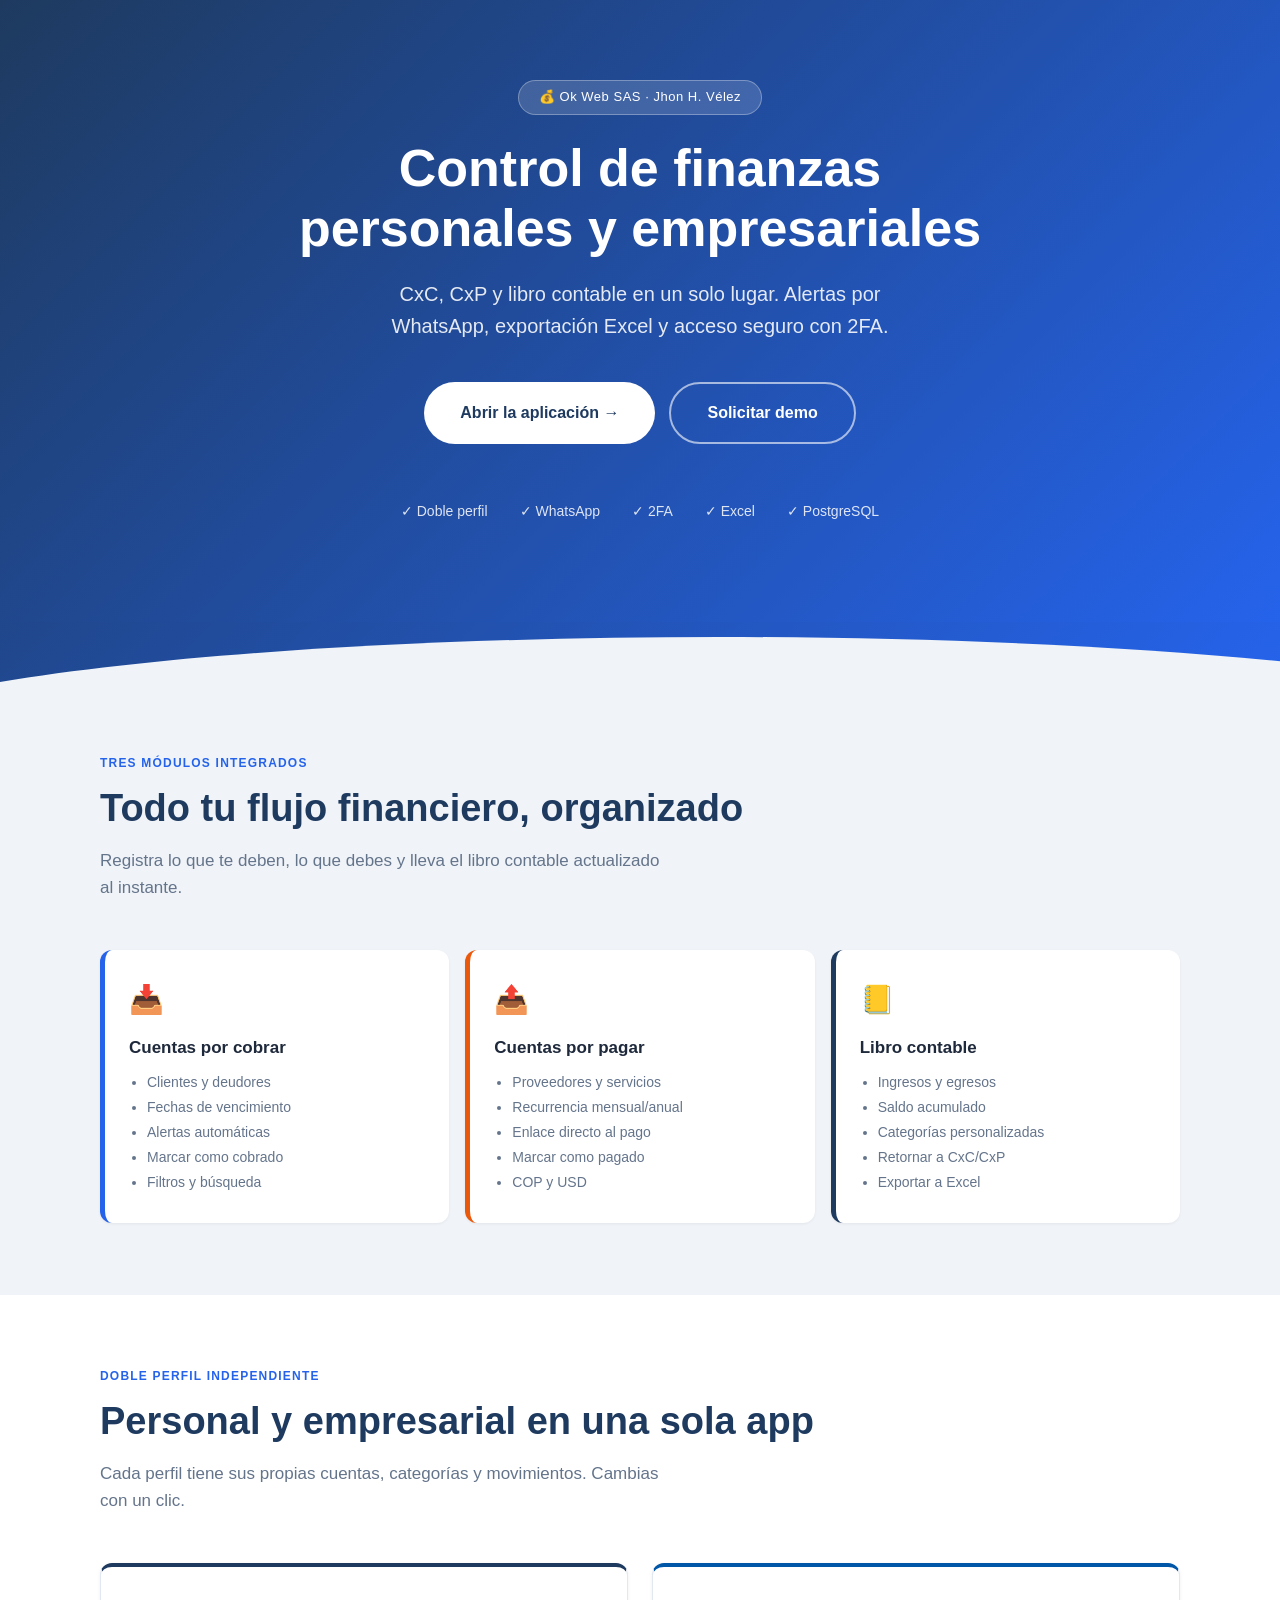
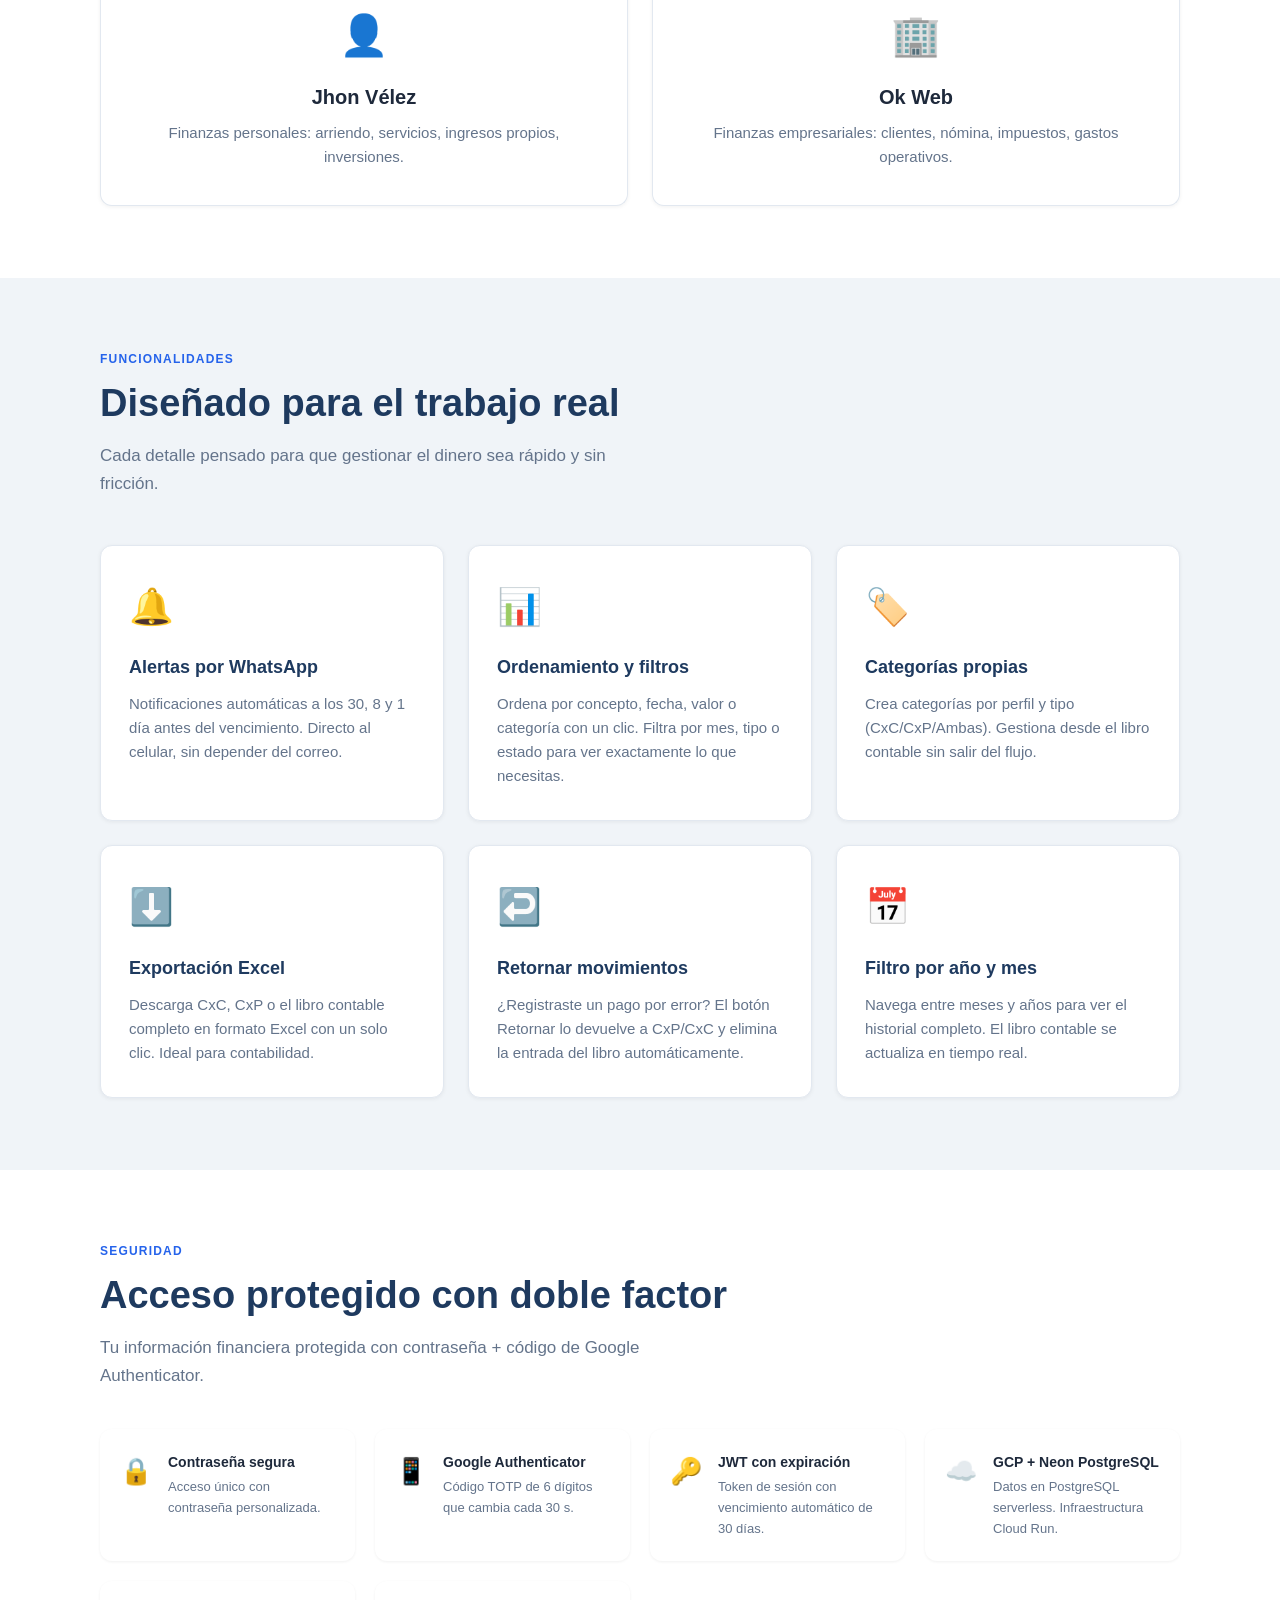
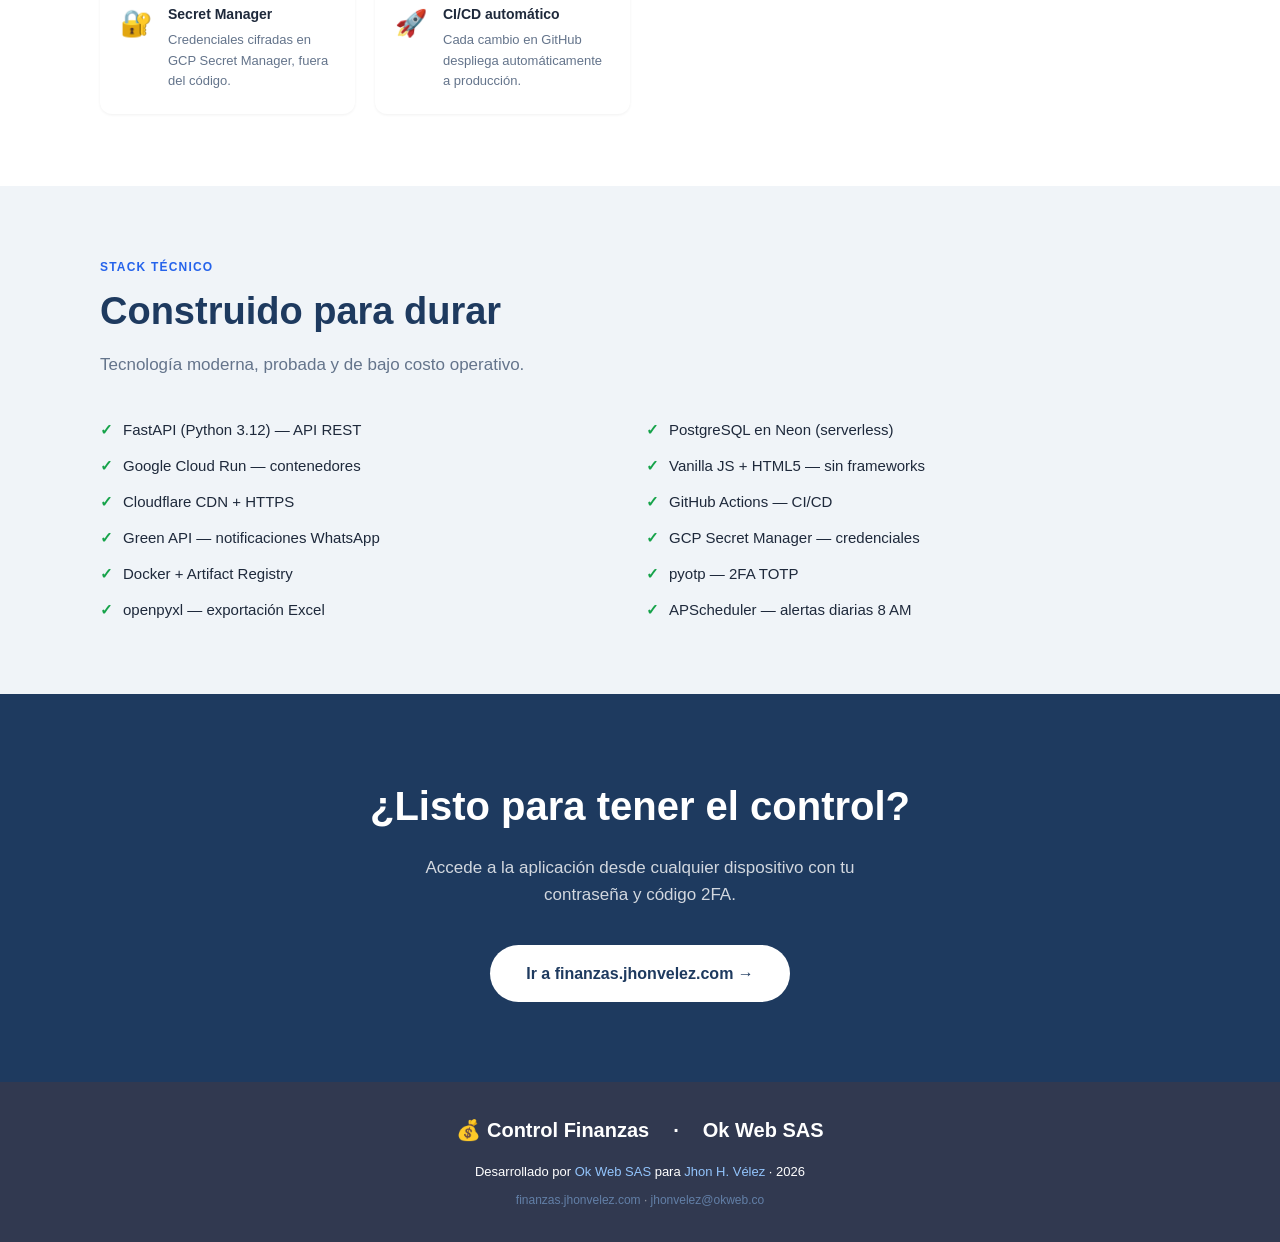
==== landing/index.html @ 96258583 "feat: landing page de producto en /landing" ====
<!DOCTYPE html>
<html lang="es">
<head>
  <meta charset="UTF-8">
  <meta name="viewport" content="width=device-width, initial-scale=1.0">
  <title>Control de finanzas personales y empresariales · Ok Web</title>
  <meta name="description" content="Gestiona tus cuentas por cobrar, por pagar y libro contable en un solo lugar. Desarrollado por Ok Web SAS para Jhon H. Vélez.">
  <link rel="icon" href="data:image/svg+xml,<svg xmlns=%22http://www.w3.org/2000/svg%22 viewBox=%220 0 100 100%22><text y=%22.9em%22 font-size=%2290%22>💰</text></svg>">
  <style>
    *, *::before, *::after { box-sizing: border-box; margin: 0; padding: 0; }
    :root {
      --azul:    #1e3a5f;
      --ok:      #0057a8;
      --acento:  #2563eb;
      --verde:   #16a34a;
      --naranja: #ea580c;
      --bg:      #f0f4f8;
      --card:    #ffffff;
      --text:    #1e293b;
      --muted:   #64748b;
      --border:  #e2e8f0;
      --radius:  12px;
    }
    body {
      font-family: -apple-system, BlinkMacSystemFont, 'Segoe UI', sans-serif;
      color: var(--text); background: var(--bg); font-size: 16px; line-height: 1.6;
    }
    a { color: inherit; text-decoration: none; }

    /* ── HERO ── */
    .hero {
      background: linear-gradient(135deg, var(--azul) 0%, var(--acento) 100%);
      color: #fff; padding: 80px 24px 100px; text-align: center;
    }
    .hero-tag {
      display: inline-block; background: rgba(255,255,255,.15);
      border: 1px solid rgba(255,255,255,.3); border-radius: 24px;
      padding: 6px 20px; font-size: 13px; font-weight: 500; margin-bottom: 24px;
      letter-spacing: .04em;
    }
    .hero h1 {
      font-size: clamp(28px, 5vw, 52px); font-weight: 800; line-height: 1.15;
      max-width: 760px; margin: 0 auto 20px;
    }
    .hero p {
      font-size: clamp(15px, 2.5vw, 20px); opacity: .88;
      max-width: 560px; margin: 0 auto 40px;
    }
    .cta-group { display: flex; gap: 14px; justify-content: center; flex-wrap: wrap; }
    .btn-cta {
      display: inline-flex; align-items: center; gap: 8px;
      padding: 16px 36px; border-radius: 50px; font-size: 16px; font-weight: 700;
      transition: transform .2s, opacity .2s; cursor: pointer; border: none;
    }
    .btn-cta:hover { transform: translateY(-2px); opacity: .92; }
    .btn-primary-cta { background: #fff; color: var(--azul); }
    .btn-outline-cta { background: transparent; color: #fff; border: 2px solid rgba(255,255,255,.6); }
    .hero-badge {
      margin-top: 56px; display: flex; justify-content: center; gap: 32px; flex-wrap: wrap;
    }
    .hero-badge span {
      display: flex; align-items: center; gap: 8px; font-size: 14px; opacity: .85;
    }

    /* ── WAVE ── */
    .wave { background: linear-gradient(135deg, var(--azul) 0%, var(--acento) 100%); }
    .wave svg { display: block; }

    /* ── SECCIÓN ── */
    section { padding: 72px 24px; }
    .container { max-width: 1080px; margin: 0 auto; }
    .section-label {
      font-size: 12px; font-weight: 700; letter-spacing: .1em; color: var(--acento);
      text-transform: uppercase; margin-bottom: 12px;
    }
    .section-title {
      font-size: clamp(24px, 4vw, 38px); font-weight: 800; color: var(--azul);
      margin-bottom: 16px; line-height: 1.2;
    }
    .section-sub { font-size: 17px; color: var(--muted); max-width: 560px; }

    /* ── TARJETAS ── */
    .cards { display: grid; grid-template-columns: repeat(auto-fill, minmax(280px, 1fr)); gap: 24px; margin-top: 48px; }
    .card {
      background: var(--card); border-radius: var(--radius); padding: 32px 28px;
      box-shadow: 0 1px 4px rgba(0,0,0,.06); border: 1px solid var(--border);
      transition: box-shadow .2s, transform .2s;
    }
    .card:hover { box-shadow: 0 8px 24px rgba(0,0,0,.1); transform: translateY(-3px); }
    .card-icon { font-size: 36px; margin-bottom: 18px; }
    .card h3 { font-size: 18px; font-weight: 700; color: var(--azul); margin-bottom: 10px; }
    .card p { font-size: 15px; color: var(--muted); line-height: 1.6; }

    /* ── MÓDULOS ── */
    .modulos { display: grid; grid-template-columns: repeat(3,1fr); gap: 16px; margin-top: 48px; }
    @media (max-width: 640px) { .modulos { grid-template-columns: 1fr; } }
    .modulo {
      background: var(--card); border-radius: var(--radius); padding: 28px 24px;
      border-left: 5px solid var(--border); box-shadow: 0 1px 3px rgba(0,0,0,.06);
    }
    .modulo.cxc { border-color: #2563eb; }
    .modulo.cxp { border-color: var(--naranja); }
    .modulo.libro { border-color: var(--azul); }
    .modulo-icon { font-size: 28px; margin-bottom: 12px; }
    .modulo h3 { font-size: 17px; font-weight: 700; margin-bottom: 8px; }
    .modulo ul { padding-left: 18px; color: var(--muted); font-size: 14px; line-height: 1.8; }

    /* ── LISTA CHECK ── */
    .check-list { list-style: none; margin-top: 28px; display: grid; grid-template-columns: 1fr 1fr; gap: 12px; }
    @media (max-width: 560px) { .check-list { grid-template-columns: 1fr; } }
    .check-list li {
      display: flex; align-items: flex-start; gap: 10px;
      font-size: 15px; color: var(--text);
    }
    .check-list li::before { content: '✓'; color: var(--verde); font-weight: 800; flex-shrink: 0; }

    /* ── PERFIL ── */
    .perfiles { display: grid; grid-template-columns: 1fr 1fr; gap: 24px; margin-top: 48px; }
    @media (max-width: 640px) { .perfiles { grid-template-columns: 1fr; } }
    .perfil-card {
      background: var(--card); border-radius: var(--radius); padding: 36px 28px;
      text-align: center; box-shadow: 0 1px 4px rgba(0,0,0,.06); border: 1px solid var(--border);
    }
    .perfil-card .perfil-icon { font-size: 40px; margin-bottom: 14px; }
    .perfil-card h3 { font-size: 20px; font-weight: 800; margin-bottom: 8px; }
    .perfil-card p { color: var(--muted); font-size: 15px; }
    .perfil-personal { border-top: 4px solid var(--azul); }
    .perfil-laboral  { border-top: 4px solid var(--ok); }

    /* ── SEGURIDAD ── */
    .seg-grid { display: grid; grid-template-columns: repeat(auto-fill, minmax(220px, 1fr)); gap: 20px; margin-top: 40px; }
    .seg-item {
      display: flex; gap: 16px; align-items: flex-start;
      background: var(--card); border-radius: var(--radius); padding: 22px 20px;
      box-shadow: 0 1px 3px rgba(0,0,0,.06);
    }
    .seg-item .icon { font-size: 26px; flex-shrink: 0; }
    .seg-item h4 { font-size: 14px; font-weight: 700; margin-bottom: 4px; }
    .seg-item p { font-size: 13px; color: var(--muted); }

    /* ── DARK CTA ── */
    .dark-cta {
      background: var(--azul); color: #fff; text-align: center;
      padding: 80px 24px;
    }
    .dark-cta h2 { font-size: clamp(24px,4vw,40px); font-weight: 800; margin-bottom: 16px; }
    .dark-cta p { font-size: 17px; opacity: .8; max-width: 480px; margin: 0 auto 36px; }

    /* ── FOOTER ── */
    footer {
      background: #313950; color: #fff; padding: 32px 24px;
      text-align: center; font-size: 13px;
    }
    footer a { color: #93c5fd; }
    footer a:hover { text-decoration: underline; }
    .footer-logos { display: flex; justify-content: center; align-items: center; gap: 24px; flex-wrap: wrap; margin-bottom: 16px; }
    .footer-logos span { font-size: 20px; font-weight: 700; }

    /* ── RESPONSIVE ── */
    @media (max-width: 768px) {
      .hero { padding: 60px 20px 80px; }
      section { padding: 56px 20px; }
      .cards { grid-template-columns: 1fr; }
    }
  </style>
</head>
<body>

<!-- HERO -->
<div class="wave">
  <section class="hero">
    <div class="hero-tag">💰 Ok Web SAS · Jhon H. Vélez</div>
    <h1>Control de finanzas personales y empresariales</h1>
    <p>CxC, CxP y libro contable en un solo lugar. Alertas por WhatsApp, exportación Excel y acceso seguro con 2FA.</p>
    <div class="cta-group">
      <a href="https://finanzas.jhonvelez.com" target="_blank" class="btn-cta btn-primary-cta">
        Abrir la aplicación →
      </a>
      <a href="mailto:jhonvelez@okweb.co" class="btn-cta btn-outline-cta">
        Solicitar demo
      </a>
    </div>
    <div class="hero-badge">
      <span>✓ Doble perfil</span>
      <span>✓ WhatsApp</span>
      <span>✓ 2FA</span>
      <span>✓ Excel</span>
      <span>✓ PostgreSQL</span>
    </div>
  </section>
  <svg viewBox="0 0 1440 60" preserveAspectRatio="none" height="60">
    <path fill="#f0f4f8" d="M0,60 C360,0 1080,0 1440,60 L1440,60 L0,60 Z"/>
  </svg>
</div>

<!-- MÓDULOS -->
<section style="background:var(--bg)">
  <div class="container">
    <div class="section-label">Tres módulos integrados</div>
    <h2 class="section-title">Todo tu flujo financiero, organizado</h2>
    <p class="section-sub">Registra lo que te deben, lo que debes y lleva el libro contable actualizado al instante.</p>
    <div class="modulos">
      <div class="modulo cxc">
        <div class="modulo-icon">📥</div>
        <h3>Cuentas por cobrar</h3>
        <ul>
          <li>Clientes y deudores</li>
          <li>Fechas de vencimiento</li>
          <li>Alertas automáticas</li>
          <li>Marcar como cobrado</li>
          <li>Filtros y búsqueda</li>
        </ul>
      </div>
      <div class="modulo cxp">
        <div class="modulo-icon">📤</div>
        <h3>Cuentas por pagar</h3>
        <ul>
          <li>Proveedores y servicios</li>
          <li>Recurrencia mensual/anual</li>
          <li>Enlace directo al pago</li>
          <li>Marcar como pagado</li>
          <li>COP y USD</li>
        </ul>
      </div>
      <div class="modulo libro">
        <div class="modulo-icon">📒</div>
        <h3>Libro contable</h3>
        <ul>
          <li>Ingresos y egresos</li>
          <li>Saldo acumulado</li>
          <li>Categorías personalizadas</li>
          <li>Retornar a CxC/CxP</li>
          <li>Exportar a Excel</li>
        </ul>
      </div>
    </div>
  </div>
</section>

<!-- PERFILES -->
<section style="background:var(--card)">
  <div class="container">
    <div class="section-label">Doble perfil independiente</div>
    <h2 class="section-title">Personal y empresarial en una sola app</h2>
    <p class="section-sub">Cada perfil tiene sus propias cuentas, categorías y movimientos. Cambias con un clic.</p>
    <div class="perfiles">
      <div class="perfil-card perfil-personal">
        <div class="perfil-icon">👤</div>
        <h3>Jhon Vélez</h3>
        <p>Finanzas personales: arriendo, servicios, ingresos propios, inversiones.</p>
      </div>
      <div class="perfil-card perfil-laboral">
        <div class="perfil-icon">🏢</div>
        <h3>Ok Web</h3>
        <p>Finanzas empresariales: clientes, nómina, impuestos, gastos operativos.</p>
      </div>
    </div>
  </div>
</section>

<!-- CARACTERÍSTICAS -->
<section style="background:var(--bg)">
  <div class="container">
    <div class="section-label">Funcionalidades</div>
    <h2 class="section-title">Diseñado para el trabajo real</h2>
    <p class="section-sub">Cada detalle pensado para que gestionar el dinero sea rápido y sin fricción.</p>
    <div class="cards">
      <div class="card">
        <div class="card-icon">🔔</div>
        <h3>Alertas por WhatsApp</h3>
        <p>Notificaciones automáticas a los 30, 8 y 1 día antes del vencimiento. Directo al celular, sin depender del correo.</p>
      </div>
      <div class="card">
        <div class="card-icon">📊</div>
        <h3>Ordenamiento y filtros</h3>
        <p>Ordena por concepto, fecha, valor o categoría con un clic. Filtra por mes, tipo o estado para ver exactamente lo que necesitas.</p>
      </div>
      <div class="card">
        <div class="card-icon">🏷️</div>
        <h3>Categorías propias</h3>
        <p>Crea categorías por perfil y tipo (CxC/CxP/Ambas). Gestiona desde el libro contable sin salir del flujo.</p>
      </div>
      <div class="card">
        <div class="card-icon">⬇️</div>
        <h3>Exportación Excel</h3>
        <p>Descarga CxC, CxP o el libro contable completo en formato Excel con un solo clic. Ideal para contabilidad.</p>
      </div>
      <div class="card">
        <div class="card-icon">↩️</div>
        <h3>Retornar movimientos</h3>
        <p>¿Registraste un pago por error? El botón Retornar lo devuelve a CxP/CxC y elimina la entrada del libro automáticamente.</p>
      </div>
      <div class="card">
        <div class="card-icon">📅</div>
        <h3>Filtro por año y mes</h3>
        <p>Navega entre meses y años para ver el historial completo. El libro contable se actualiza en tiempo real.</p>
      </div>
    </div>
  </div>
</section>

<!-- SEGURIDAD -->
<section style="background:var(--card)">
  <div class="container">
    <div class="section-label">Seguridad</div>
    <h2 class="section-title">Acceso protegido con doble factor</h2>
    <p class="section-sub">Tu información financiera protegida con contraseña + código de Google Authenticator.</p>
    <div class="seg-grid">
      <div class="seg-item">
        <span class="icon">🔒</span>
        <div>
          <h4>Contraseña segura</h4>
          <p>Acceso único con contraseña personalizada.</p>
        </div>
      </div>
      <div class="seg-item">
        <span class="icon">📱</span>
        <div>
          <h4>Google Authenticator</h4>
          <p>Código TOTP de 6 dígitos que cambia cada 30 s.</p>
        </div>
      </div>
      <div class="seg-item">
        <span class="icon">🔑</span>
        <div>
          <h4>JWT con expiración</h4>
          <p>Token de sesión con vencimiento automático de 30 días.</p>
        </div>
      </div>
      <div class="seg-item">
        <span class="icon">☁️</span>
        <div>
          <h4>GCP + Neon PostgreSQL</h4>
          <p>Datos en PostgreSQL serverless. Infraestructura Cloud Run.</p>
        </div>
      </div>
      <div class="seg-item">
        <span class="icon">🔐</span>
        <div>
          <h4>Secret Manager</h4>
          <p>Credenciales cifradas en GCP Secret Manager, fuera del código.</p>
        </div>
      </div>
      <div class="seg-item">
        <span class="icon">🚀</span>
        <div>
          <h4>CI/CD automático</h4>
          <p>Cada cambio en GitHub despliega automáticamente a producción.</p>
        </div>
      </div>
    </div>
  </div>
</section>

<!-- STACK -->
<section style="background:var(--bg)">
  <div class="container">
    <div class="section-label">Stack técnico</div>
    <h2 class="section-title">Construido para durar</h2>
    <p class="section-sub">Tecnología moderna, probada y de bajo costo operativo.</p>
    <ul class="check-list" style="margin-top:40px">
      <li>FastAPI (Python 3.12) — API REST</li>
      <li>PostgreSQL en Neon (serverless)</li>
      <li>Google Cloud Run — contenedores</li>
      <li>Vanilla JS + HTML5 — sin frameworks</li>
      <li>Cloudflare CDN + HTTPS</li>
      <li>GitHub Actions — CI/CD</li>
      <li>Green API — notificaciones WhatsApp</li>
      <li>GCP Secret Manager — credenciales</li>
      <li>Docker + Artifact Registry</li>
      <li>pyotp — 2FA TOTP</li>
      <li>openpyxl — exportación Excel</li>
      <li>APScheduler — alertas diarias 8 AM</li>
    </ul>
  </div>
</section>

<!-- CTA FINAL -->
<div class="dark-cta">
  <h2>¿Listo para tener el control?</h2>
  <p>Accede a la aplicación desde cualquier dispositivo con tu contraseña y código 2FA.</p>
  <a href="https://finanzas.jhonvelez.com" target="_blank" class="btn-cta btn-primary-cta">
    Ir a finanzas.jhonvelez.com →
  </a>
</div>

<!-- FOOTER -->
<footer>
  <div class="footer-logos">
    <span>💰 Control Finanzas</span>
    <span>·</span>
    <span>Ok Web SAS</span>
  </div>
  <p>Desarrollado por <a href="https://okweb.co" target="_blank">Ok Web SAS</a> para <a href="https://jhonvelez.com" target="_blank">Jhon H. Vélez</a> · 2026</p>
  <p style="margin-top:8px;opacity:.5;font-size:12px">
    <a href="https://finanzas.jhonvelez.com">finanzas.jhonvelez.com</a>
    · <a href="mailto:jhonvelez@okweb.co">jhonvelez@okweb.co</a>
  </p>
</footer>

</body>
</html>
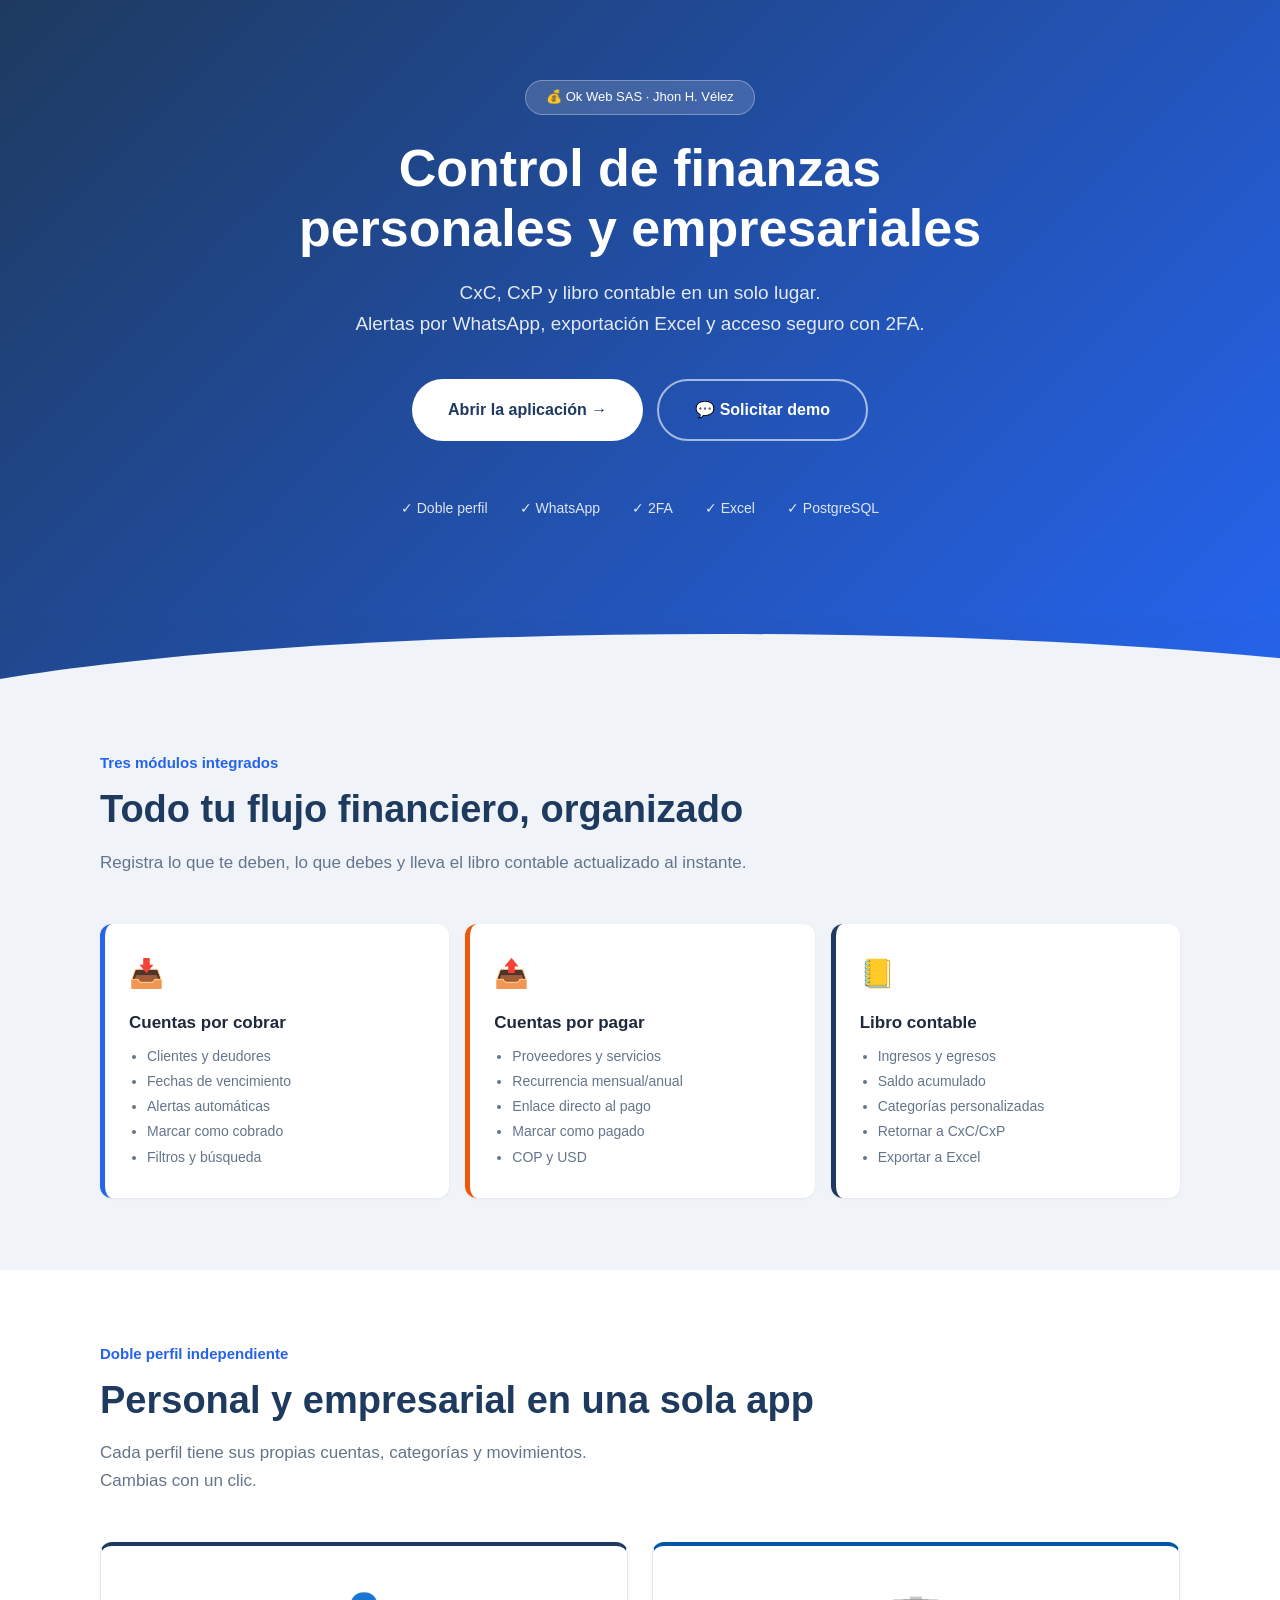
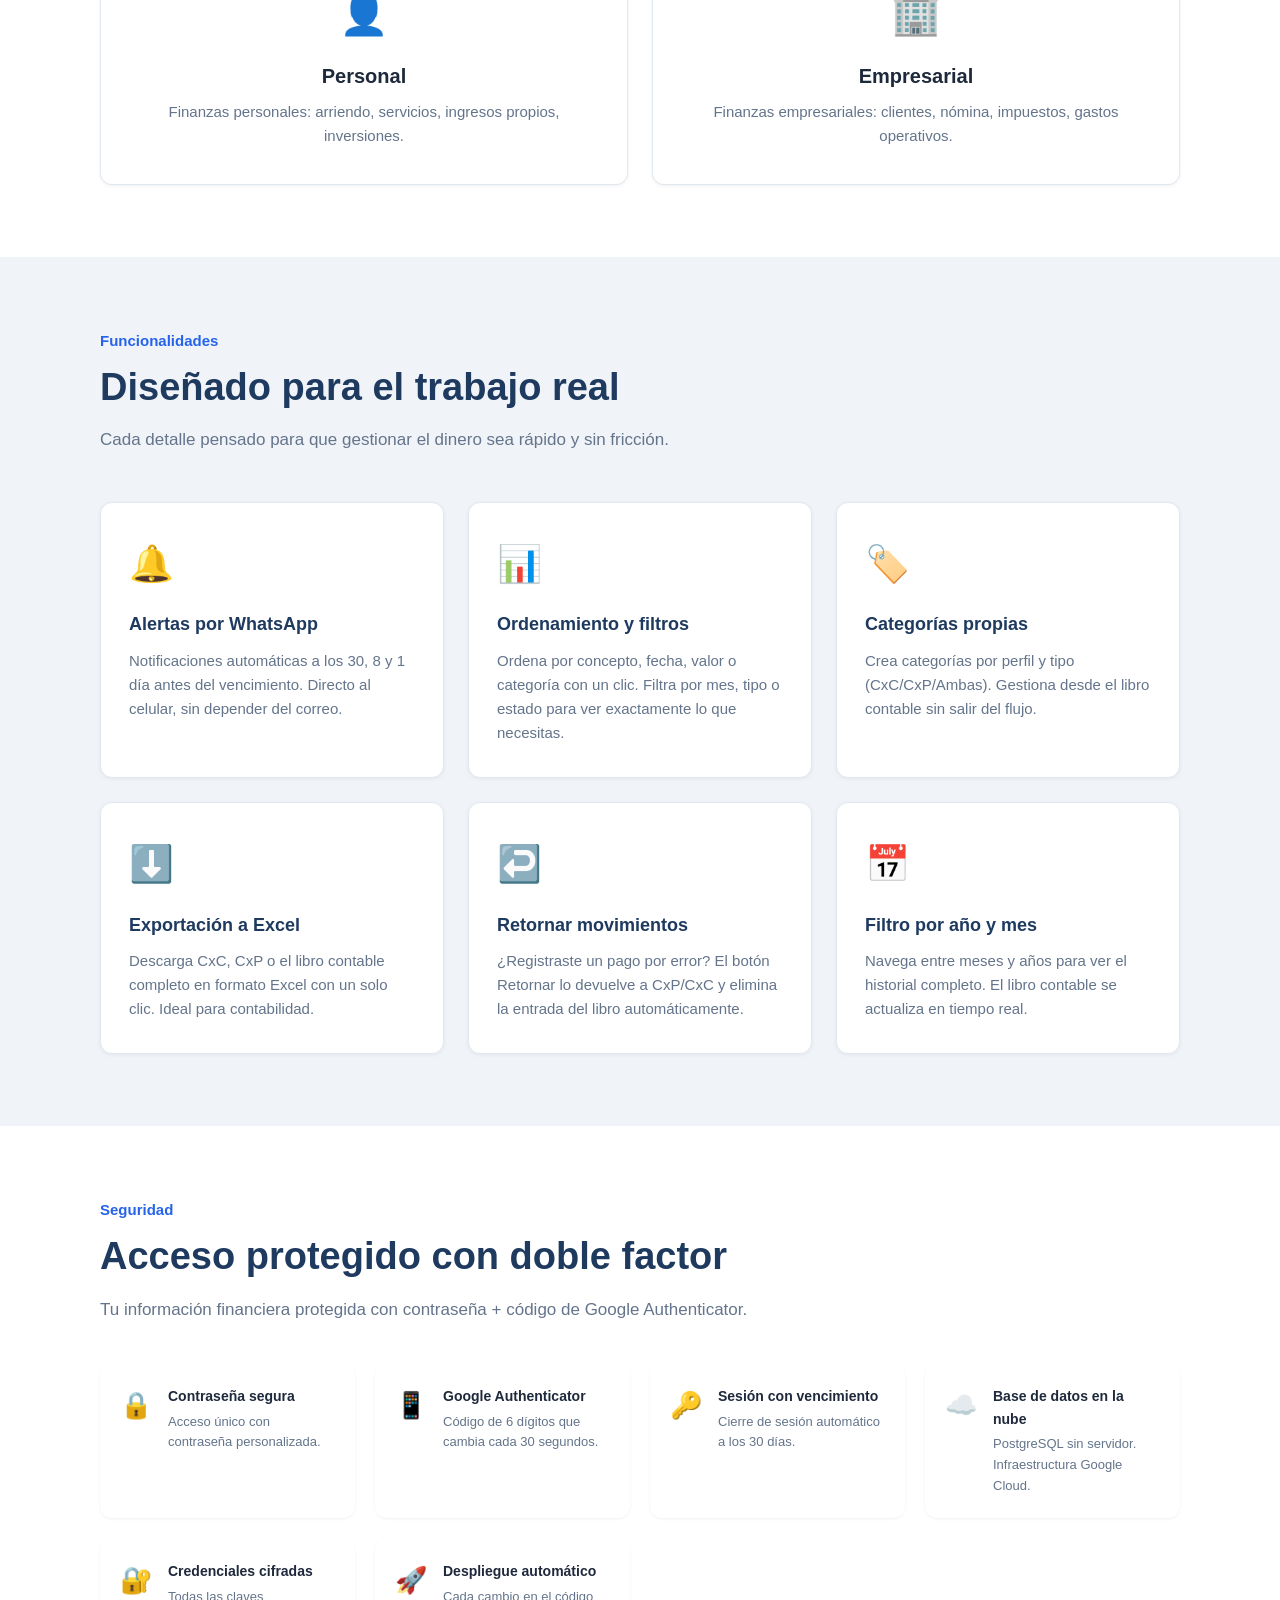
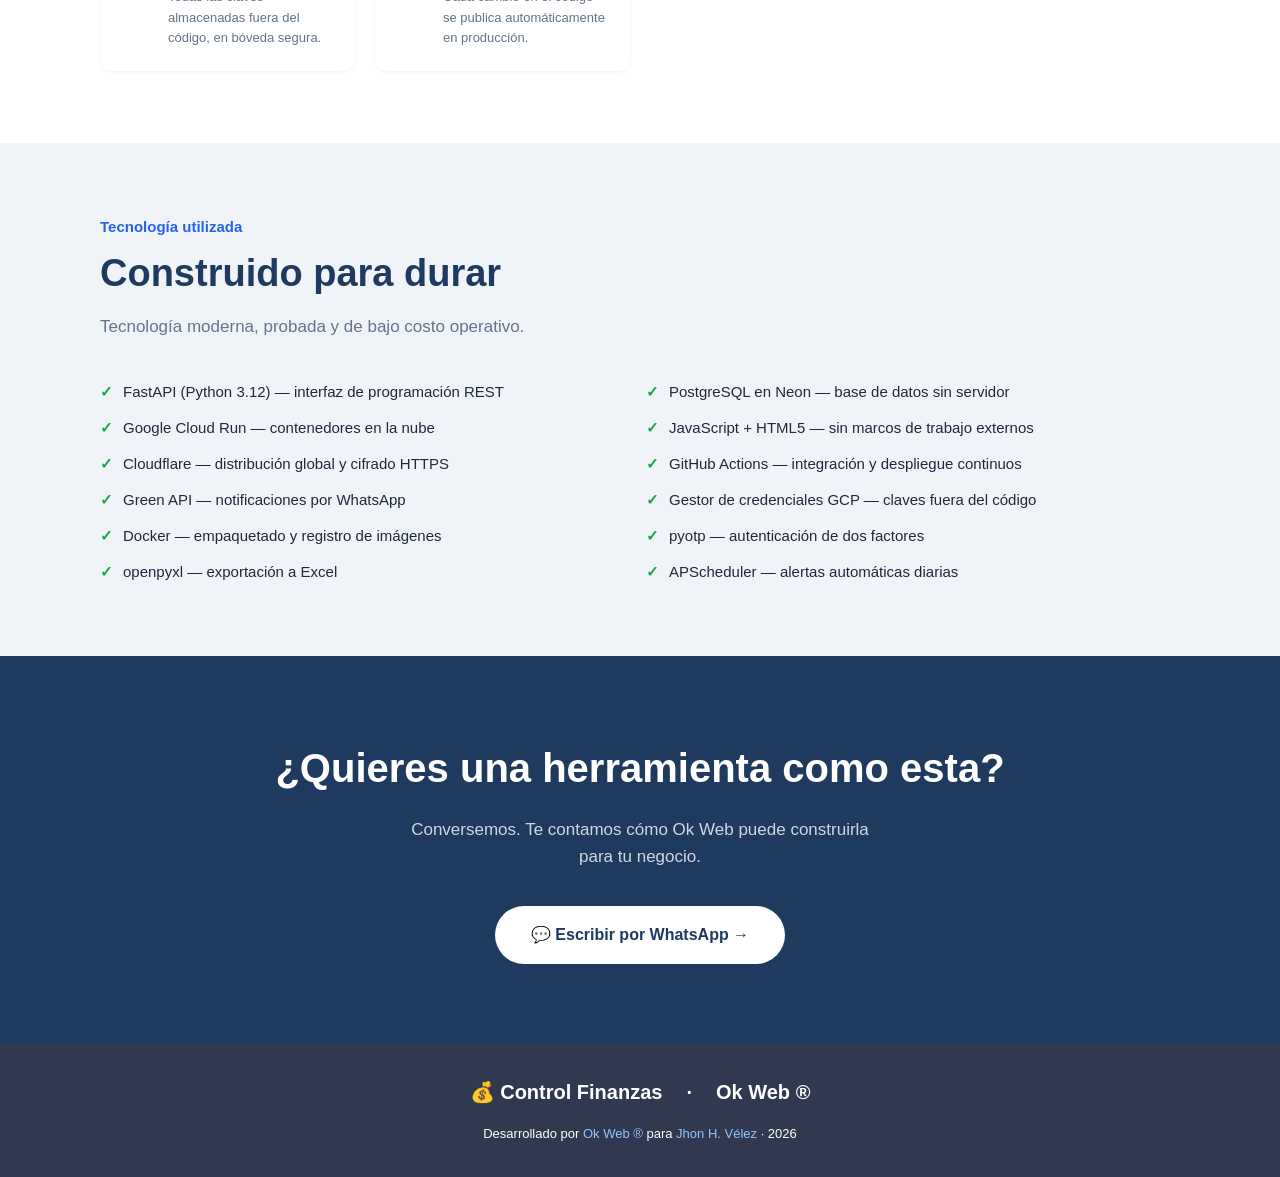
==== commit e3ecabce: "fix: landing page — etiquetas en minúscula, WhatsApp CTA, perfiles Personal/Empresarial, footer limp" ====
--- a/landing/index.html
+++ b/landing/index.html
@@ -36,16 +36,16 @@
       display: inline-block; background: rgba(255,255,255,.15);
       border: 1px solid rgba(255,255,255,.3); border-radius: 24px;
       padding: 6px 20px; font-size: 13px; font-weight: 500; margin-bottom: 24px;
-      letter-spacing: .04em;
     }
     .hero h1 {
       font-size: clamp(28px, 5vw, 52px); font-weight: 800; line-height: 1.15;
       max-width: 760px; margin: 0 auto 20px;
     }
     .hero p {
-      font-size: clamp(15px, 2.5vw, 20px); opacity: .88;
-      max-width: 560px; margin: 0 auto 40px;
-    }
+      font-size: clamp(15px, 2.5vw, 19px); opacity: .88;
+      max-width: 640px; margin: 0 auto 40px;
+    }
+    .hero p br + br { display: none; }
     .cta-group { display: flex; gap: 14px; justify-content: center; flex-wrap: wrap; }
     .btn-cta {
       display: inline-flex; align-items: center; gap: 8px;
@@ -58,9 +58,7 @@
     .hero-badge {
       margin-top: 56px; display: flex; justify-content: center; gap: 32px; flex-wrap: wrap;
     }
-    .hero-badge span {
-      display: flex; align-items: center; gap: 8px; font-size: 14px; opacity: .85;
-    }
+    .hero-badge span { display: flex; align-items: center; gap: 8px; font-size: 14px; opacity: .85; }
 
     /* ── WAVE ── */
     .wave { background: linear-gradient(135deg, var(--azul) 0%, var(--acento) 100%); }
@@ -70,14 +68,14 @@
     section { padding: 72px 24px; }
     .container { max-width: 1080px; margin: 0 auto; }
     .section-label {
-      font-size: 12px; font-weight: 700; letter-spacing: .1em; color: var(--acento);
-      text-transform: uppercase; margin-bottom: 12px;
+      font-size: 15px; font-weight: 800; color: var(--acento);
+      margin-bottom: 12px;
     }
     .section-title {
       font-size: clamp(24px, 4vw, 38px); font-weight: 800; color: var(--azul);
       margin-bottom: 16px; line-height: 1.2;
     }
-    .section-sub { font-size: 17px; color: var(--muted); max-width: 560px; }
+    .section-sub { font-size: 17px; color: var(--muted); max-width: 800px; }
 
     /* ── TARJETAS ── */
     .cards { display: grid; grid-template-columns: repeat(auto-fill, minmax(280px, 1fr)); gap: 24px; margin-top: 48px; }
@@ -106,7 +104,7 @@
     .modulo ul { padding-left: 18px; color: var(--muted); font-size: 14px; line-height: 1.8; }
 
     /* ── LISTA CHECK ── */
-    .check-list { list-style: none; margin-top: 28px; display: grid; grid-template-columns: 1fr 1fr; gap: 12px; }
+    .check-list { list-style: none; margin-top: 40px; display: grid; grid-template-columns: 1fr 1fr; gap: 12px; }
     @media (max-width: 560px) { .check-list { grid-template-columns: 1fr; } }
     .check-list li {
       display: flex; align-items: flex-start; gap: 10px;
@@ -171,13 +169,17 @@
   <section class="hero">
     <div class="hero-tag">💰 Ok Web SAS · Jhon H. Vélez</div>
     <h1>Control de finanzas personales y empresariales</h1>
-    <p>CxC, CxP y libro contable en un solo lugar. Alertas por WhatsApp, exportación Excel y acceso seguro con 2FA.</p>
+    <p>
+      CxC, CxP y libro contable en un solo lugar.<br>
+      Alertas por WhatsApp, exportación Excel y acceso seguro con 2FA.
+    </p>
     <div class="cta-group">
       <a href="https://finanzas.jhonvelez.com" target="_blank" class="btn-cta btn-primary-cta">
         Abrir la aplicación →
       </a>
-      <a href="mailto:jhonvelez@okweb.co" class="btn-cta btn-outline-cta">
-        Solicitar demo
+      <a href="https://wa.me/573122040393?text=Solicitar%20demo%20de%20control%20de%20finanzas"
+         target="_blank" class="btn-cta btn-outline-cta">
+        💬 Solicitar demo
       </a>
     </div>
     <div class="hero-badge">
@@ -242,16 +244,19 @@
   <div class="container">
     <div class="section-label">Doble perfil independiente</div>
     <h2 class="section-title">Personal y empresarial en una sola app</h2>
-    <p class="section-sub">Cada perfil tiene sus propias cuentas, categorías y movimientos. Cambias con un clic.</p>
+    <p class="section-sub">
+      Cada perfil tiene sus propias cuentas, categorías y movimientos.<br>
+      Cambias con un clic.
+    </p>
     <div class="perfiles">
       <div class="perfil-card perfil-personal">
         <div class="perfil-icon">👤</div>
-        <h3>Jhon Vélez</h3>
+        <h3>Personal</h3>
         <p>Finanzas personales: arriendo, servicios, ingresos propios, inversiones.</p>
       </div>
       <div class="perfil-card perfil-laboral">
         <div class="perfil-icon">🏢</div>
-        <h3>Ok Web</h3>
+        <h3>Empresarial</h3>
         <p>Finanzas empresariales: clientes, nómina, impuestos, gastos operativos.</p>
       </div>
     </div>
@@ -282,7 +287,7 @@
       </div>
       <div class="card">
         <div class="card-icon">⬇️</div>
-        <h3>Exportación Excel</h3>
+        <h3>Exportación a Excel</h3>
         <p>Descarga CxC, CxP o el libro contable completo en formato Excel con un solo clic. Ideal para contabilidad.</p>
       </div>
       <div class="card">
@@ -317,70 +322,71 @@
         <span class="icon">📱</span>
         <div>
           <h4>Google Authenticator</h4>
-          <p>Código TOTP de 6 dígitos que cambia cada 30 s.</p>
+          <p>Código de 6 dígitos que cambia cada 30 segundos.</p>
         </div>
       </div>
       <div class="seg-item">
         <span class="icon">🔑</span>
         <div>
-          <h4>JWT con expiración</h4>
-          <p>Token de sesión con vencimiento automático de 30 días.</p>
+          <h4>Sesión con vencimiento</h4>
+          <p>Cierre de sesión automático a los 30 días.</p>
         </div>
       </div>
       <div class="seg-item">
         <span class="icon">☁️</span>
         <div>
-          <h4>GCP + Neon PostgreSQL</h4>
-          <p>Datos en PostgreSQL serverless. Infraestructura Cloud Run.</p>
+          <h4>Base de datos en la nube</h4>
+          <p>PostgreSQL sin servidor. Infraestructura Google Cloud.</p>
         </div>
       </div>
       <div class="seg-item">
         <span class="icon">🔐</span>
         <div>
-          <h4>Secret Manager</h4>
-          <p>Credenciales cifradas en GCP Secret Manager, fuera del código.</p>
+          <h4>Credenciales cifradas</h4>
+          <p>Todas las claves almacenadas fuera del código, en bóveda segura.</p>
         </div>
       </div>
       <div class="seg-item">
         <span class="icon">🚀</span>
         <div>
-          <h4>CI/CD automático</h4>
-          <p>Cada cambio en GitHub despliega automáticamente a producción.</p>
+          <h4>Despliegue automático</h4>
+          <p>Cada cambio en el código se publica automáticamente en producción.</p>
         </div>
       </div>
     </div>
   </div>
 </section>
 
-<!-- STACK -->
+<!-- TECNOLOGÍA -->
 <section style="background:var(--bg)">
   <div class="container">
-    <div class="section-label">Stack técnico</div>
+    <div class="section-label">Tecnología utilizada</div>
     <h2 class="section-title">Construido para durar</h2>
     <p class="section-sub">Tecnología moderna, probada y de bajo costo operativo.</p>
-    <ul class="check-list" style="margin-top:40px">
-      <li>FastAPI (Python 3.12) — API REST</li>
-      <li>PostgreSQL en Neon (serverless)</li>
-      <li>Google Cloud Run — contenedores</li>
-      <li>Vanilla JS + HTML5 — sin frameworks</li>
-      <li>Cloudflare CDN + HTTPS</li>
-      <li>GitHub Actions — CI/CD</li>
-      <li>Green API — notificaciones WhatsApp</li>
-      <li>GCP Secret Manager — credenciales</li>
-      <li>Docker + Artifact Registry</li>
-      <li>pyotp — 2FA TOTP</li>
-      <li>openpyxl — exportación Excel</li>
-      <li>APScheduler — alertas diarias 8 AM</li>
+    <ul class="check-list">
+      <li>FastAPI (Python 3.12) — interfaz de programación REST</li>
+      <li>PostgreSQL en Neon — base de datos sin servidor</li>
+      <li>Google Cloud Run — contenedores en la nube</li>
+      <li>JavaScript + HTML5 — sin marcos de trabajo externos</li>
+      <li>Cloudflare — distribución global y cifrado HTTPS</li>
+      <li>GitHub Actions — integración y despliegue continuos</li>
+      <li>Green API — notificaciones por WhatsApp</li>
+      <li>Gestor de credenciales GCP — claves fuera del código</li>
+      <li>Docker — empaquetado y registro de imágenes</li>
+      <li>pyotp — autenticación de dos factores</li>
+      <li>openpyxl — exportación a Excel</li>
+      <li>APScheduler — alertas automáticas diarias</li>
     </ul>
   </div>
 </section>
 
 <!-- CTA FINAL -->
 <div class="dark-cta">
-  <h2>¿Listo para tener el control?</h2>
-  <p>Accede a la aplicación desde cualquier dispositivo con tu contraseña y código 2FA.</p>
-  <a href="https://finanzas.jhonvelez.com" target="_blank" class="btn-cta btn-primary-cta">
-    Ir a finanzas.jhonvelez.com →
+  <h2>¿Quieres una herramienta como esta?</h2>
+  <p>Conversemos. Te contamos cómo Ok Web puede construirla para tu negocio.</p>
+  <a href="https://wa.me/573122040393?text=Solicitar%20demo%20de%20control%20de%20finanzas"
+     target="_blank" class="btn-cta btn-primary-cta">
+    💬 Escribir por WhatsApp →
   </a>
 </div>
 
@@ -389,13 +395,9 @@
   <div class="footer-logos">
     <span>💰 Control Finanzas</span>
     <span>·</span>
-    <span>Ok Web SAS</span>
-  </div>
-  <p>Desarrollado por <a href="https://okweb.co" target="_blank">Ok Web SAS</a> para <a href="https://jhonvelez.com" target="_blank">Jhon H. Vélez</a> · 2026</p>
-  <p style="margin-top:8px;opacity:.5;font-size:12px">
-    <a href="https://finanzas.jhonvelez.com">finanzas.jhonvelez.com</a>
-    · <a href="mailto:jhonvelez@okweb.co">jhonvelez@okweb.co</a>
-  </p>
+    <span>Ok Web ®</span>
+  </div>
+  <p>Desarrollado por <a href="https://okweb.co" target="_blank">Ok Web ®</a> para <a href="https://jhonvelez.com" target="_blank">Jhon H. Vélez</a> · 2026</p>
 </footer>
 
 </body>
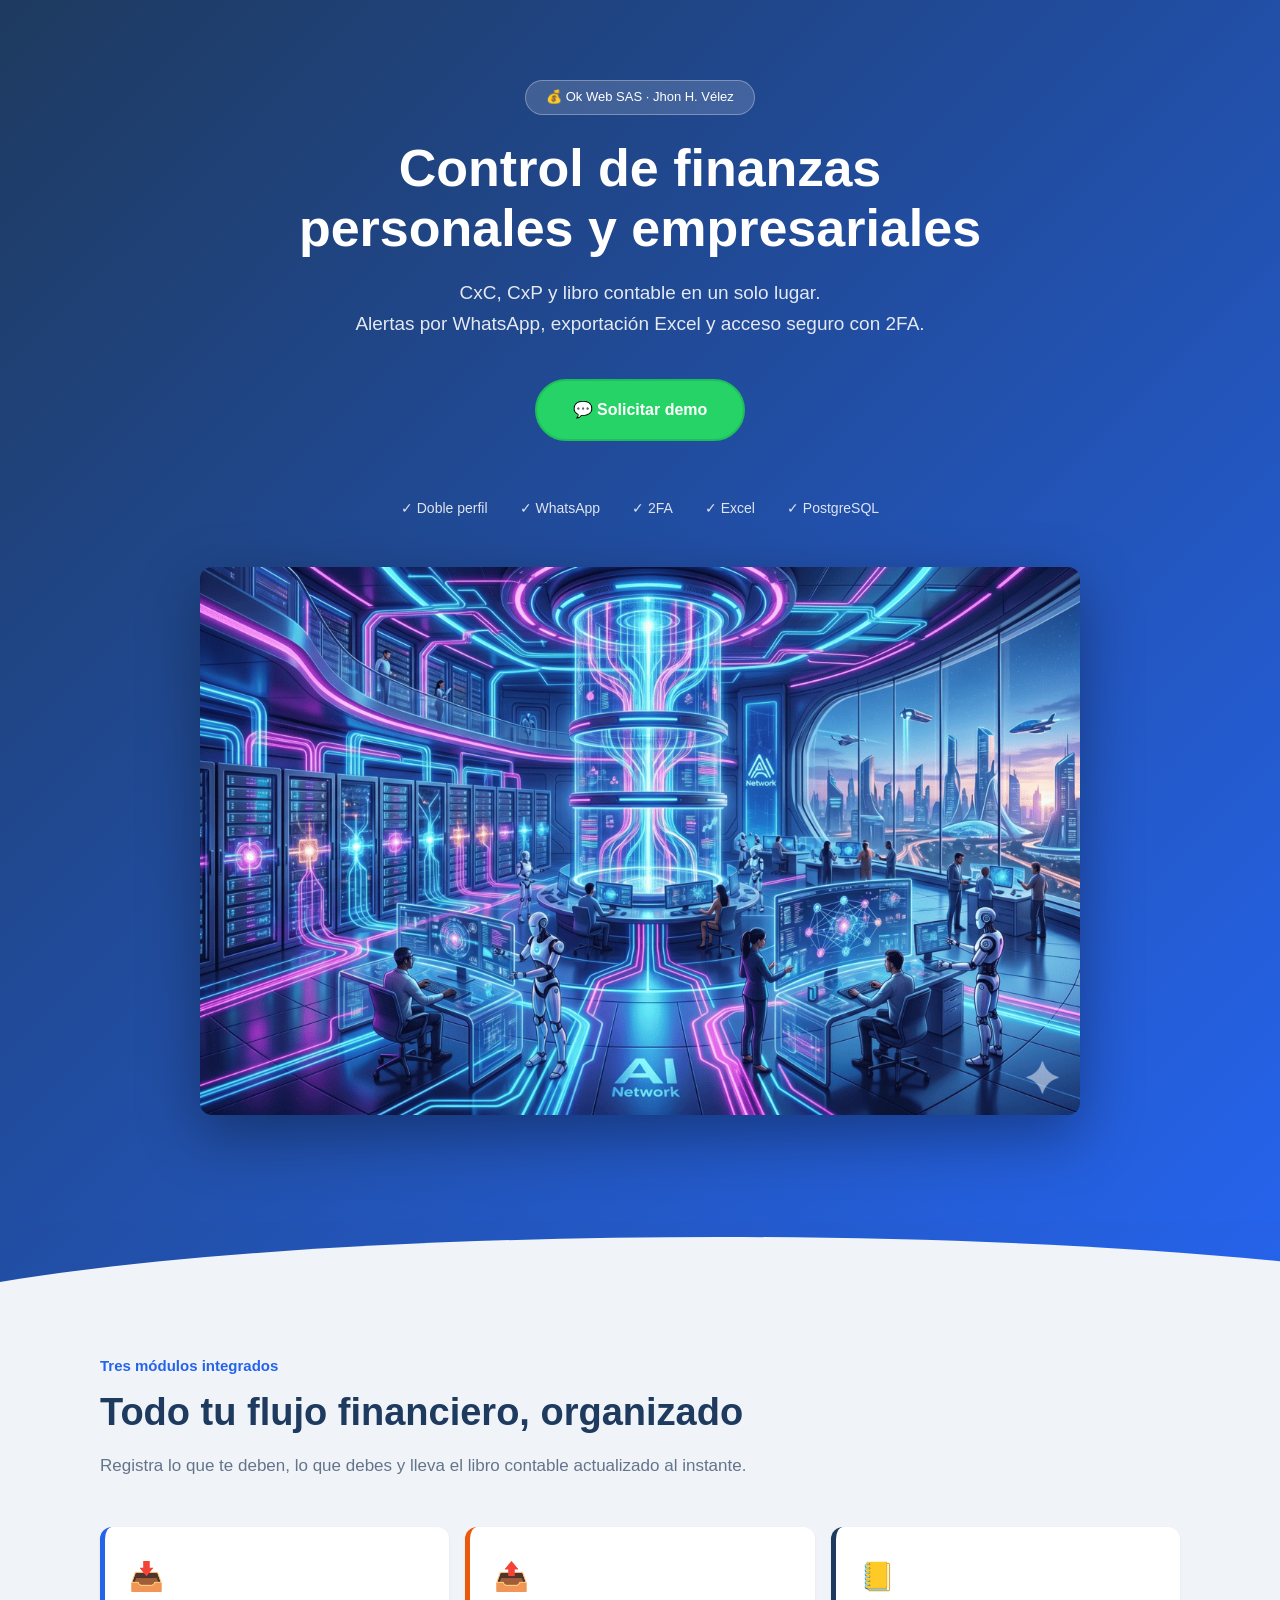
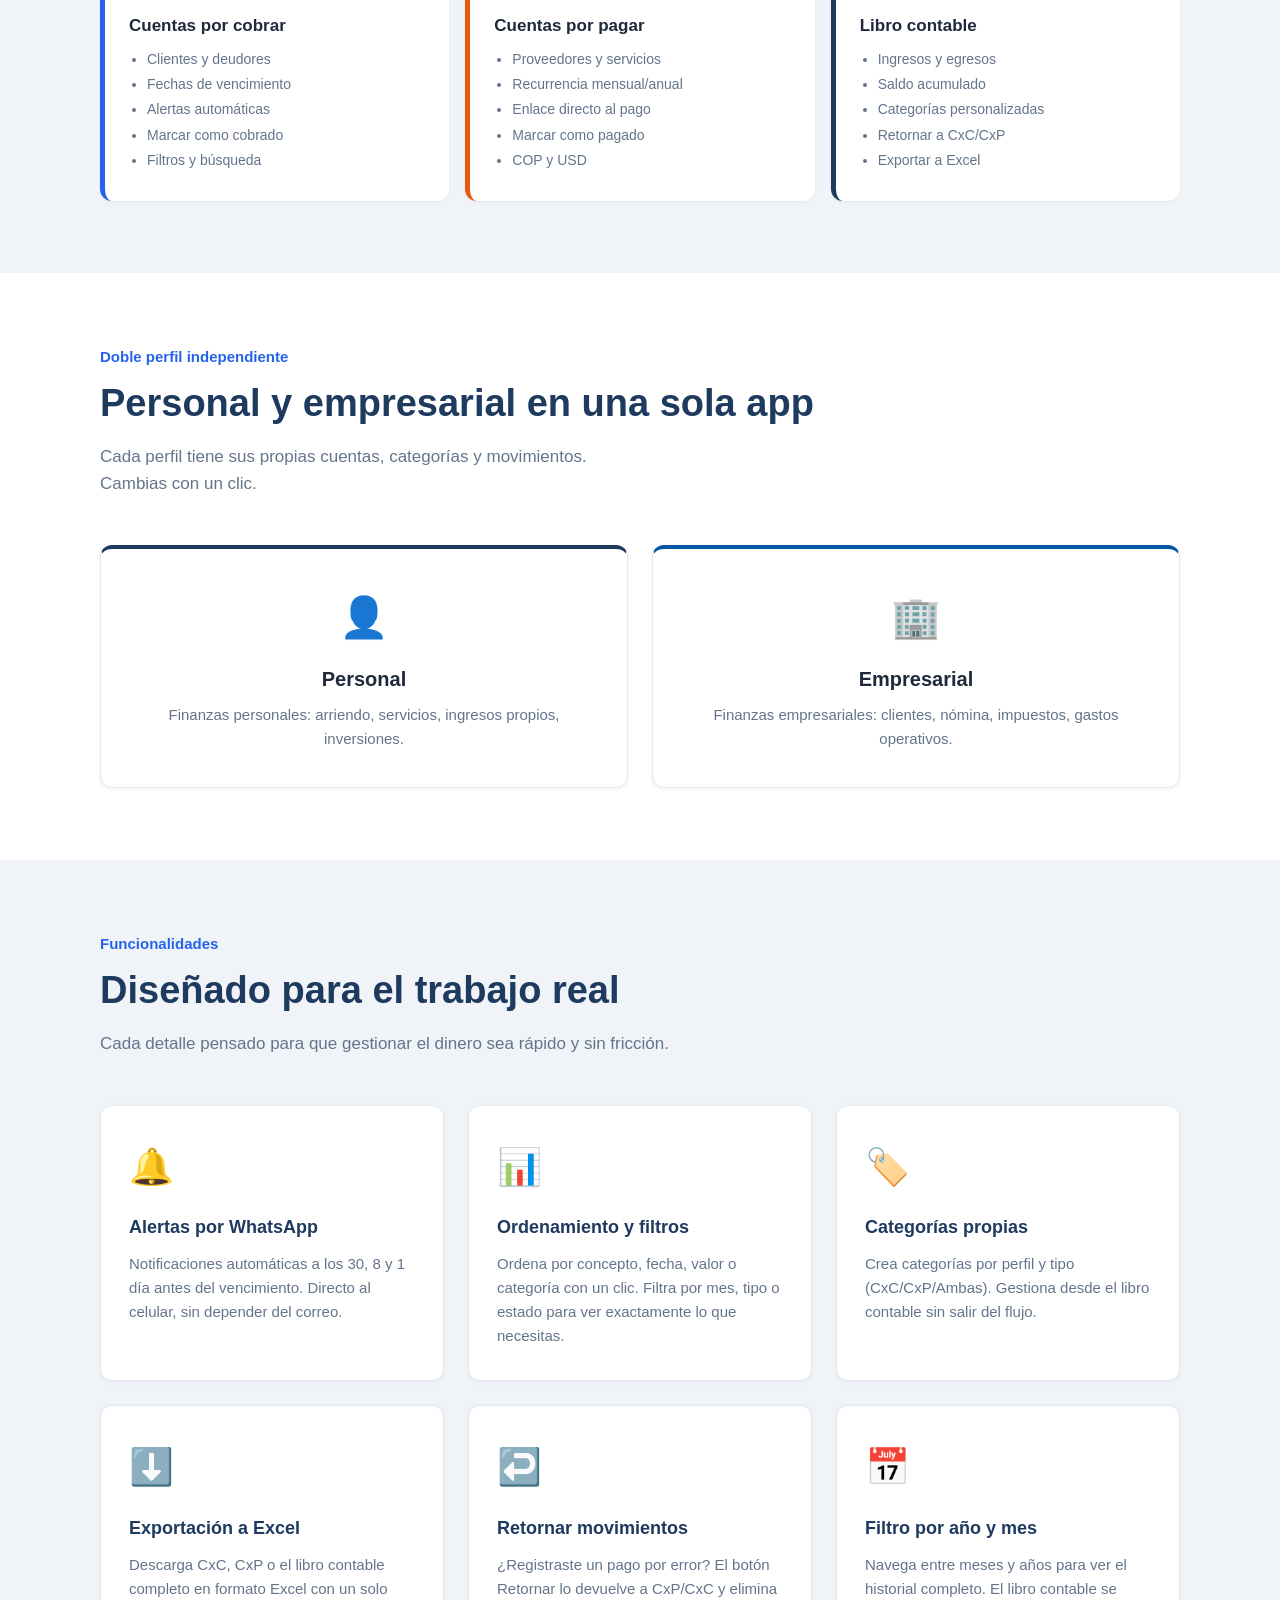
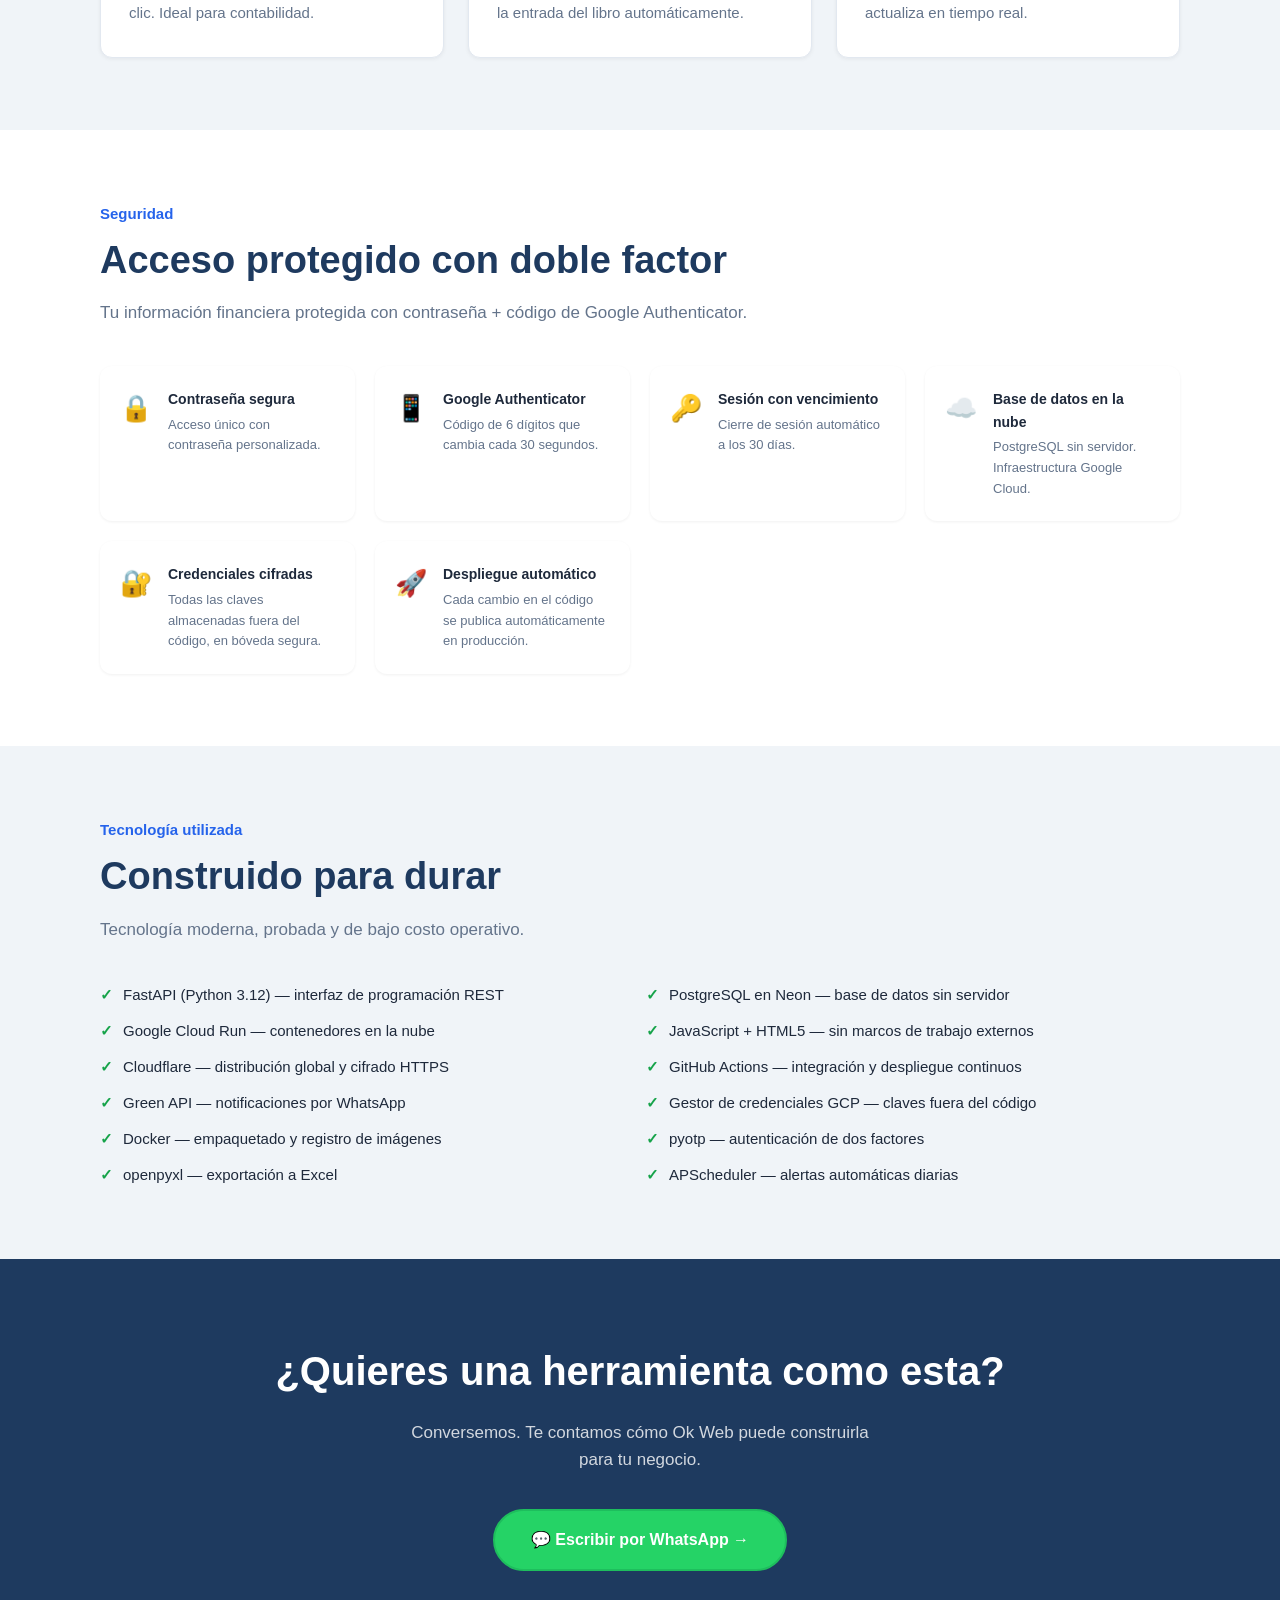
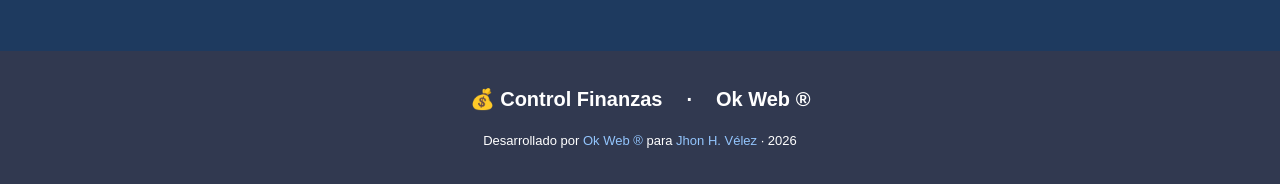
==== commit db94c310: "feat: campana alertas, auto-renovación recurrentes, fix ambas - Alertas: banner reemplazado por 🔔 co" ====
--- a/landing/index.html
+++ b/landing/index.html
@@ -1,11 +1,101 @@
 <!DOCTYPE html>
 <html lang="es">
 <head>
-  <meta charset="UTF-8">
-  <meta name="viewport" content="width=device-width, initial-scale=1.0">
-  <title>Control de finanzas personales y empresariales · Ok Web</title>
-  <meta name="description" content="Gestiona tus cuentas por cobrar, por pagar y libro contable en un solo lugar. Desarrollado por Ok Web SAS para Jhon H. Vélez.">
-  <link rel="icon" href="data:image/svg+xml,<svg xmlns=%22http://www.w3.org/2000/svg%22 viewBox=%220 0 100 100%22><text y=%22.9em%22 font-size=%2290%22>💰</text></svg>">
+<meta charset="utf-8">
+<meta name="viewport" content="width=device-width, initial-scale=1.0">
+<title>Control de finanzas personales y empresariales · Ok Web</title>
+<meta name="description" content="Gestiona cuentas por cobrar, cuentas por pagar y libro contable en un solo lugar. Alertas por WhatsApp, exportación Excel y acceso con 2FA. Desarrollado por Ok Web SAS.">
+<meta name="keywords" content="control de finanzas, cuentas por cobrar, cuentas por pagar, libro contable, finanzas personales, finanzas empresariales, alertas WhatsApp, Ok Web, Jhon Vélez, Colombia">
+<meta name="author" content="Jhon H. Vélez">
+<meta name="publisher" content="Ok Web">
+<meta name="robots" content="index, follow, max-image-preview:large">
+<meta name="theme-color" content="#1e3a5f">
+<link rel="canonical" href="https://okweb.co/jhoveloro/control-finanzas/">
+<link rel="alternate" href="https://okweb.co/jhoveloro/control-finanzas/" hreflang="es">
+<link rel="alternate" href="https://okweb.co/jhoveloro/control-finanzas/" hreflang="es-CO">
+<link rel="alternate" href="https://okweb.co/jhoveloro/control-finanzas/" hreflang="x-default">
+<link rel="icon" href="data:image/svg+xml,<svg xmlns=%22http://www.w3.org/2000/svg%22 viewBox=%220 0 100 100%22><text y=%22.9em%22 font-size=%2290%22>💰</text></svg>">
+<link rel="apple-touch-icon" href="Ok-Web-control-de-finanzas.png">
+<!-- Open Graph -->
+<meta property="og:type" content="website">
+<meta property="og:site_name" content="Control Finanzas · Ok Web">
+<meta property="og:locale" content="es_CO">
+<meta property="og:title" content="Control de finanzas personales y empresariales · Ok Web">
+<meta property="og:description" content="Gestiona cuentas por cobrar, cuentas por pagar y libro contable en un solo lugar. Alertas por WhatsApp, exportación Excel y 2FA.">
+<meta property="og:url" content="https://okweb.co/jhoveloro/control-finanzas/">
+<meta property="og:image" content="https://okweb.co/jhoveloro/control-finanzas/Ok-Web-control-de-finanzas.png">
+<meta property="og:image:secure_url" content="https://okweb.co/jhoveloro/control-finanzas/Ok-Web-control-de-finanzas.png">
+<meta property="og:image:type" content="image/png">
+<meta property="og:image:width" content="1200">
+<meta property="og:image:height" content="630">
+<meta property="og:image:alt" content="Control de finanzas personales y empresariales · Ok Web">
+<!-- Twitter / X -->
+<meta name="twitter:card" content="summary_large_image">
+<meta name="twitter:site" content="@okwebco">
+<meta name="twitter:creator" content="@jhonhvelez">
+<meta name="twitter:title" content="Control de finanzas personales y empresariales · Ok Web">
+<meta name="twitter:description" content="CxC, CxP y libro contable en un solo lugar. Alertas por WhatsApp, exportación Excel y acceso seguro con 2FA.">
+<meta name="twitter:image" content="https://okweb.co/jhoveloro/control-finanzas/Ok-Web-control-de-finanzas.png">
+<meta name="twitter:image:alt" content="Control de finanzas personales y empresariales · Ok Web">
+<!-- Schema.org JSON-LD -->
+<script type="application/ld+json">
+{
+  "@context": "https://schema.org",
+  "@graph": [
+    {
+      "@type": "SoftwareApplication",
+      "@id": "https://okweb.co/jhoveloro/control-finanzas/#app",
+      "name": "Control de finanzas personales y empresariales",
+      "url": "https://finanzas.jhonvelez.com",
+      "applicationCategory": "FinanceApplication",
+      "operatingSystem": "Web",
+      "description": "Gestión de cuentas por cobrar, cuentas por pagar y libro contable con alertas por WhatsApp, exportación Excel y autenticación de doble factor.",
+      "image": "https://okweb.co/jhoveloro/control-finanzas/Ok-Web-control-de-finanzas.png",
+      "author": {
+        "@type": "Person",
+        "name": "Jhon Harold Vélez Orozco",
+        "url": "https://jhonvelez.com"
+      },
+      "publisher": {
+        "@type": "Organization",
+        "@id": "https://okweb.co/#organization",
+        "name": "Ok Web",
+        "url": "https://okweb.co"
+      },
+      "inLanguage": "es",
+      "datePublished": "2026-05-01",
+      "offers": { "@type": "Offer", "price": "$30 000", "priceCurrency": "COP" }
+    },
+    {
+      "@type": "Organization",
+      "@id": "https://okweb.co/#organization",
+      "name": "Ok Web",
+      "url": "https://okweb.co",
+      "address": {
+        "@type": "PostalAddress",
+        "addressLocality": "Pereira",
+        "addressRegion": "Risaralda",
+        "addressCountry": "CO"
+      },
+      "contactPoint": {
+        "@type": "ContactPoint",
+        "email": "jhonvelez@okweb.co",
+        "telephone": "+57-312-2040-393",
+        "contactType": "customer support",
+        "availableLanguage": ["Spanish"]
+      }
+    },
+    {
+      "@type": "WebPage",
+      "@id": "https://okweb.co/jhoveloro/control-finanzas/#webpage",
+      "url": "https://okweb.co/jhoveloro/control-finanzas/",
+      "name": "Control de finanzas personales y empresariales · Ok Web",
+      "inLanguage": "es",
+      "publisher": { "@id": "https://okweb.co/#organization" }
+    }
+  ]
+}
+</script>
   <style>
     *, *::before, *::after { box-sizing: border-box; margin: 0; padding: 0; }
     :root {
@@ -160,6 +250,8 @@
       section { padding: 56px 20px; }
       .cards { grid-template-columns: 1fr; }
     }
+      .btn-wapp { background: #25D366; color: #fff; border: 2px solid #1ebe5d; }
+      .btn-wapp:hover { background: #1ebe5d; opacity: 1; transform: translateY(-2px); }
   </style>
 </head>
 <body>
@@ -174,11 +266,8 @@
       Alertas por WhatsApp, exportación Excel y acceso seguro con 2FA.
     </p>
     <div class="cta-group">
-      <a href="https://finanzas.jhonvelez.com" target="_blank" class="btn-cta btn-primary-cta">
-        Abrir la aplicación →
-      </a>
       <a href="https://wa.me/573122040393?text=Solicitar%20demo%20de%20control%20de%20finanzas"
-         target="_blank" class="btn-cta btn-outline-cta">
+         target="_blank" class="btn-cta btn-wapp">
         💬 Solicitar demo
       </a>
     </div>
@@ -188,6 +277,10 @@
       <span>✓ 2FA</span>
       <span>✓ Excel</span>
       <span>✓ PostgreSQL</span>
+    </div>
+    <div style="margin-top:48px">
+      <img src="Ok-Web-control-de-finanzas.png" alt="Control de finanzas personales y empresariales · Ok Web"
+           style="max-width:880px;width:100%;border-radius:12px;box-shadow:0 20px 60px rgba(0,0,0,.35)">
     </div>
   </section>
   <svg viewBox="0 0 1440 60" preserveAspectRatio="none" height="60">
@@ -385,7 +478,7 @@
   <h2>¿Quieres una herramienta como esta?</h2>
   <p>Conversemos. Te contamos cómo Ok Web puede construirla para tu negocio.</p>
   <a href="https://wa.me/573122040393?text=Solicitar%20demo%20de%20control%20de%20finanzas"
-     target="_blank" class="btn-cta btn-primary-cta">
+     target="_blank" class="btn-cta btn-wapp">
     💬 Escribir por WhatsApp →
   </a>
 </div>
